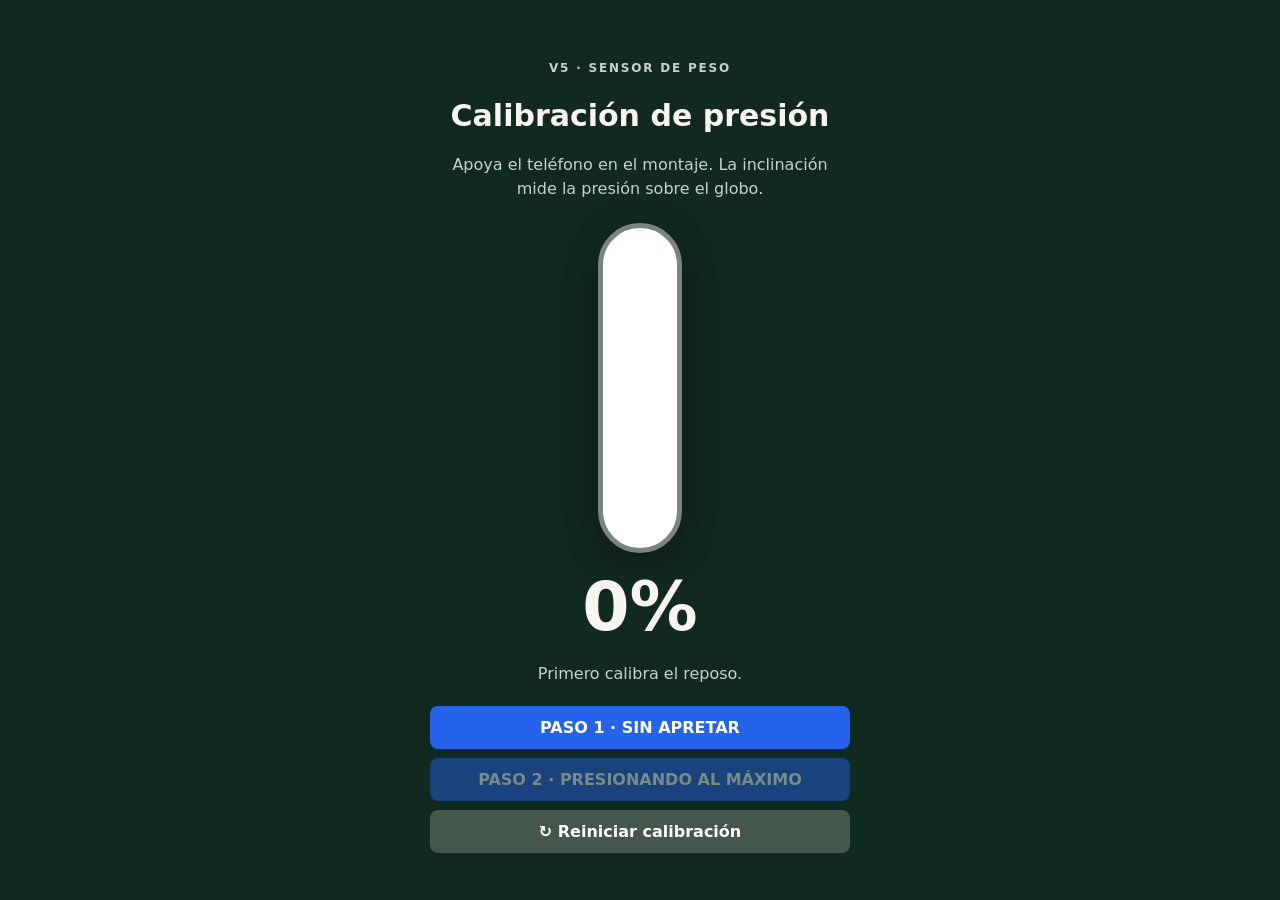
==== sensor.html @ fe51d854 "phys" ====
<!doctype html><html lang="es"><head><meta charset="utf-8"><meta name="viewport" content="width=device-width,initial-scale=1,maximum-scale=1,user-scalable=no"><meta name="theme-color" content="#102a22"><title>Sensor de peso</title><link rel="stylesheet" href="styles.css?v=8"></head><body class="sensor-page"><main><p class="sensor-kicker">V5 · SENSOR DE PESO</p><h1>Calibración de presión</h1><p id="sensor-state">Apoya el teléfono en el montaje. La inclinación mide la presión sobre el globo.</p><div class="sensor-meter"><span id="sensor-bar"></span></div><strong id="sensor-value">0%</strong><p id="sensor-calibration">Primero calibra el reposo.</p><div class="sensor-actions"><button id="calibrate-rest" type="button">PASO 1 · SIN APRETAR</button><button id="calibrate-max" type="button" disabled>PASO 2 · PRESIONANDO AL MÁXIMO</button><button id="calibrate-reset" type="button">↻ Reiniciar calibración</button></div></main><script src="https://app.protobject.com/framework/p.js"></script><script src="sensor.js?v=2"></script><script src="config.js?v=1"></script></body></html>
---- styles.css ----
/* ===== Tema claro (por defecto) ===== */
:root,
html[data-theme="light"] {
  --bg: #f4f6fa;
  --panel: rgba(255, 255, 255, 0.86);
  --panel-solid: #ffffff;
  --border: #d5dae2;
  --accent: #d98200;
  --accent-2: #2563eb;
  --text: #1a2230;
  --muted: #5b6472;
  --shadow: 0 8px 28px rgba(20, 30, 50, 0.18);
  --panel-fade-strong: rgba(244, 246, 250, 0.92);
  --panel-fade-soft: rgba(244, 246, 250, 0.55);
}

/* ===== Tema oscuro ===== */
html[data-theme="dark"] {
  --bg: #0d1117;
  --panel: rgba(22, 27, 34, 0.82);
  --panel-solid: #161b22;
  --border: #30363d;
  --accent: #f2a900;
  --accent-2: #58a6ff;
  --text: #e6edf3;
  --muted: #8b949e;
  --shadow: 0 8px 28px rgba(0, 0, 0, 0.55);
  --panel-fade-strong: rgba(13, 17, 23, 0.92);
  --panel-fade-soft: rgba(13, 17, 23, 0.55);
}

* { box-sizing: border-box; }

html { height: 100%; scroll-behavior: smooth; }
body {
  margin: 0;
  min-height: 100%;
  font-family: "Segoe UI", system-ui, -apple-system, sans-serif;
  background: var(--bg);
  color: var(--text);
  display: flex;
  flex-direction: column;
  transition: background 0.25s ease, color 0.25s ease;
}

.version-nav {
  position: sticky;
  top: 0;
  z-index: 30;
  display: flex;
  align-items: center;
  justify-content: center;
  gap: 14px;
  padding: 8px 16px;
  color: var(--text);
  background: var(--panel-solid);
  border-bottom: 1px solid var(--border);
  box-shadow: 0 3px 12px rgba(20, 30, 50, 0.1);
}
.version-nav-label { color: var(--muted); font-size: 12px; font-weight: 700; }
.version-tabs { display: flex; gap: 5px; }
.version-tab {
  min-width: 48px;
  padding: 7px 12px;
  border: 1px solid var(--border);
  border-radius: 8px;
  color: var(--text);
  background: var(--bg);
  font: inherit;
  font-size: 13px;
  font-weight: 700;
  cursor: pointer;
}
.version-tab[aria-pressed="true"] { color: #fff; background: var(--accent-2); border-color: var(--accent-2); }
.version-tab:focus-visible { outline: 3px solid var(--accent); outline-offset: 2px; }
.v5-view[hidden] { display: none !important; }
.v5-view { min-height: calc(100vh - 48px); padding: clamp(18px,4vw,50px); scroll-margin-top:64px; background: radial-gradient(ellipse at 50% 70%,#263b35,#111c19 74%); color: #f7f5ed; }
.v5-header { max-width: 1120px; margin: 0 auto; padding:0; display:flex; justify-content:space-between; align-items:center; gap:20px; border:0; background:transparent; color:#f7f5ed; }
.v5-header>div>p:first-child,.sensor-kicker { color:#e9ad42; letter-spacing:.15em; font-size:12px; font-weight:800; }
.v5-header h1 { margin:8px 0; color:#fff; font-size:clamp(26px,4vw,44px); letter-spacing:-.025em; text-shadow:0 3px 18px #0007; }
.v5-header h1 .v5-title-accent { color:#f3bd59; }
.v5-header .v5-header-sub { margin:0; color:#c1cbc5; font-size:16px; line-height:1.5; }
.v5-header button,.v5-controls button { border:0; border-radius:9px; padding:13px 18px; font:inherit; font-weight:700; cursor:pointer; color:#18251f; background:#efb74e; }
.v5-controls { max-width:1120px; margin:26px auto 15px; display:flex; flex-wrap:wrap; align-items:center; gap:12px; color:#d9dfdb; }
.v5-controls select { padding:10px; max-width:min(440px,90vw); border-radius:8px; border:1px solid #64736b; background:#1d2b25; color:white; font:inherit; }
#v5-phone-status { margin-left:auto; color:#96d9ad; }
.v5-controls #v5-reset { background:#35483e; color:#fff; padding:10px 14px; }
.v5-arena { position:relative; overflow:hidden; max-width:1120px; min-height:490px; margin:auto; padding:34px 20px 26px; text-align:center; border:1px solid #52645b; border-radius:26px; background:linear-gradient(180deg,rgba(255,255,255,.06),rgba(0,0,0,.16)); box-shadow:0 22px 65px #0007; }
.v5-arena h2 { margin:0 0 6px; font-size:clamp(22px,3vw,34px); }
.v5-arena>p { margin:0 0 20px; color:#becac2; }
.v5-seats { width:min(690px,90%); height:245px; margin:0 auto 9px; display:grid; grid-template-columns:repeat(18,1fr); grid-template-rows:repeat(10,1fr); gap:6px 8px; padding:14px 20px; border:14px solid #59665e; border-bottom-width:25px; border-radius:48% 48% 25% 25% / 38% 38% 18% 18%; background:radial-gradient(ellipse at center,#164c32 0 26%,#b2a77d 27% 29%,#1c5b3a 30% 49%,#263b32 50%); }
.v5-seats i { display:block; align-self:center; width:10px; height:9px; border-radius:4px 4px 2px 2px; background:#ffffff20; transition:background .12s,box-shadow .12s; }
.v5-seats i.occupied { background:#f3bd59; box-shadow:0 0 8px #f3bd5990; }
#v5-percent { display:block; font-size:clamp(52px,9vw,100px); line-height:1.05; }
#v5-capacity { margin:8px 0; font-size:15px; }
.v5-fill-track { height:12px; max-width:690px; margin:18px auto 0; overflow:hidden; border-radius:20px; background:#ffffff24; }
.v5-fill-track span { display:block; width:0; height:100%; background:linear-gradient(90deg,#81c784,#ffc342,#ee5849); transition:width .12s linear; }
#v5-full { margin:15px 0 0; color:#ffd06b; animation:fullPulse .8s infinite alternate; }
@keyframes fullPulse { to { transform:scale(1.04); text-shadow:0 0 25px #ffbf4d; } }
.sensor-page button { padding:12px; border:0; border-radius:8px; background:var(--accent-2); color:#fff; font:inherit; font-weight:700; cursor:pointer; }
.sensor-page button:disabled { opacity:.45; cursor:not-allowed; }
.sensor-actions { display:grid; gap:9px; margin:20px auto 0; }
.sensor-actions button:last-child { background:#43574b; }
#ProtobjectPlusButton { display:none !important; }
.sensor-page { min-height:100dvh; display:grid; place-items:center; padding:18px; background:#102a22; color:#f7f5ed; text-align:center; }
.sensor-page main { width:min(420px,100%); }.sensor-page h1 { font-size:30px; }.sensor-page p { color:#c7d2ca; line-height:1.5; }
.sensor-meter { width:84px; height:min(43vh,330px); margin:22px auto 14px; display:flex; align-items:end; overflow:hidden; border:5px solid #78857c; border-radius:50px; background:#fff; box-shadow:0 10px 35px #0005; }
.sensor-meter span { width:100%; height:0; background:linear-gradient(0deg,#71bd76,#f5d34e,#ed6253); transition:height .12s; }
#sensor-value { display:block; font-size:68px; }
@media(max-width:600px) { .v5-header { align-items:flex-start; flex-direction:column; }.v5-controls { align-items:stretch; flex-direction:column; } #v5-phone-status { margin:0; }.v5-arena { min-height:400px; padding:25px 10px; }.v5-seats { height:190px; gap:4px; padding:9px; border-width:9px; }.v5-seats i { width:7px; height:7px; } }

/* ============================================================
   PORTADA DE BIENVENIDA (hero) — estética de cancha de fútbol
   ============================================================ */
.hero {
  position: relative;
  min-height: 100vh;
  display: flex;
  flex-direction: column;
  justify-content: center;
  padding: 0 8vw;
  overflow: hidden;
  color: #f2f5f8;
  /* césped nocturno: verdes profundos con un foco de luz de estadio */
  background:
    radial-gradient(circle at 50% 18%, rgba(255,255,255,0.14), transparent 45%),
    linear-gradient(160deg, #0f3d24 0%, #0a2e1b 55%, #06321d 100%);
}

/* Líneas de cancha en SVG, como marca de agua del fondo */
.hero-pitch {
  position: absolute;
  inset: 0;
  width: 100%;
  height: 100%;
  opacity: 0.28;
  pointer-events: none;
}
.hero-pitch line,
.hero-pitch circle,
.hero-pitch rect {
  fill: none;
  stroke: rgba(255, 255, 255, 0.7);
  stroke-width: 3;
}
.hero-pitch .filled { fill: rgba(255, 255, 255, 0.7); stroke: none; }

.hero-content {
  position: relative;
  z-index: 2;
  max-width: 780px;
}

.hero-kicker {
  margin: 0 0 14px;
  font-size: 15px;
  letter-spacing: 2px;
  text-transform: uppercase;
  color: #7ee8a6;
  font-weight: 600;
}

.hero-title {
  margin: 0;
  font-size: clamp(28px, 5.5vw, 72px);
  line-height: 1.08;
  font-weight: 800;
  letter-spacing: -0.5px;
  text-shadow: 0 4px 24px rgba(0, 0, 0, 0.45);
  max-width: 820px;
}
.hero-title span { color: #f2a900; }

.hero-sub {
  margin: 22px 0 34px;
  max-width: 620px;
  font-size: clamp(15px, 2.2vw, 19px);
  line-height: 1.55;
  color: rgba(240, 245, 248, 0.82);
}

.hero-btn {
  background: #f2a900;
  color: #10261a;
  border: none;
  border-radius: 40px;
  padding: 15px 32px;
  font-size: 17px;
  font-weight: 700;
  cursor: pointer;
  box-shadow: 0 10px 30px rgba(0, 0, 0, 0.35);
  transition: transform 0.15s ease, box-shadow 0.15s ease, background 0.15s ease;
}
.hero-btn:hover {
  background: #ffbf1a;
  transform: translateY(-2px);
  box-shadow: 0 14px 36px rgba(0, 0, 0, 0.45);
}
.hero-btn:active { transform: translateY(0); }

/* Indicador de scroll animado abajo */
.hero-scroll {
  position: absolute;
  left: 50%;
  bottom: 26px;
  transform: translateX(-50%);
  width: 26px;
  height: 42px;
  border: 2px solid rgba(255, 255, 255, 0.55);
  border-radius: 14px;
  background: transparent;
  cursor: pointer;
  z-index: 2;
}
.hero-scroll span {
  position: absolute;
  left: 50%;
  top: 8px;
  width: 4px;
  height: 8px;
  margin-left: -2px;
  border-radius: 2px;
  background: rgba(255, 255, 255, 0.85);
  animation: heroScrollDot 1.5s infinite;
}
@keyframes heroScrollDot {
  0%   { opacity: 0; transform: translateY(0); }
  40%  { opacity: 1; }
  100% { opacity: 0; transform: translateY(16px); }
}

@media (prefers-reduced-motion: reduce) {
  html { scroll-behavior: auto; }
  .hero-scroll span { animation: none; }
}

@media (max-width: 520px) {
  .version-nav { gap: 8px; padding: 7px 8px; }
  .version-nav-label { font-size: 11px; }
  .version-tab { min-width: 42px; padding: 7px 9px; }
}

header {
  padding: 14px 24px;
  border-bottom: 1px solid var(--border);
  background: var(--panel-solid);
  display: flex;
  align-items: center;
  gap: 16px;
}

.header-text { flex: 1; }

header h1 {
  margin: 0;
  font-size: 21px;
  letter-spacing: 0.3px;
}

header p {
  margin: 5px 0 0;
  color: var(--muted);
  font-size: 13px;
}

.header-actions {
  display: flex;
  gap: 8px;
  align-items: center;
}

.theme-btn {
  background: transparent;
  color: var(--text);
  border: 1px solid var(--border);
  border-radius: 20px;
  padding: 8px 16px;
  cursor: pointer;
  font-size: 13px;
  white-space: nowrap;
  transition: all 0.15s ease;
}
.theme-btn:hover { border-color: var(--accent-2); color: var(--accent-2); }

/* ===== Escenario: mapa a pantalla completa con overlays ===== */
/* El bloque de la app (cabecera + mapa) ocupa una pantalla completa, de modo
   que quede justo debajo de la portada al hacer scroll. */
.app {
  min-height: 100vh;
  display: flex;
  flex-direction: column;
}

.stage {
  position: relative;
  flex: 1;
  min-height: 420px;
}

#map {
  position: absolute;
  inset: 0;
  width: 100%;
  height: 100%;
}

/* ===== Fotos de estadio superpuestas al mapa ===== */
#stadium-images {
  position: absolute;
  inset: 0;
  pointer-events: none;   /* solo las <img> reciben clicks */
  z-index: 3;
}

.stadium-pin {
  position: absolute;
  top: 0;
  left: 0;
  /* La posición la fija app.js con transform: translate(x,y) translate(-50%,-50%). */
  object-fit: contain;                 /* respeta la forma del PNG sin recortar */
  /* sombra que sigue el contorno transparente del PNG */
  filter: drop-shadow(0 2px 4px rgba(0, 0, 0, 0.5));
  cursor: pointer;
  pointer-events: auto;
  will-change: transform;
  transition: filter 0.12s ease;
}
.stadium-pin:hover {
  filter: drop-shadow(0 4px 10px rgba(0, 0, 0, 0.7)) brightness(1.08);
}

#selected-stadium-marker {
  position: absolute;
  top: 0;
  left: 0;
  width: 0;
  height: 0;
  display: none;
  z-index: 4;
  pointer-events: none;
  will-change: transform;
}

.match-announcement {
  position: absolute;
  z-index: 6;
  width: max-content;
  max-width: min(320px, calc(100vw - 32px));
  padding: 11px 15px;
  border: 1px solid var(--border);
  border-left: 4px solid var(--accent);
  border-radius: 11px;
  background: var(--panel-solid);
  color: var(--text);
  box-shadow: 0 10px 28px rgba(10, 20, 35, 0.3);
  font-size: 14px;
  font-weight: 750;
  line-height: 1.35;
  text-align: center;
  pointer-events: none;
  transform: translate(-50%, calc(-100% - 18px));
  animation: matchAnnouncementIn 0.28s ease-out both;
}
.match-announcement::before {
  content: "⚽";
  margin-right: 8px;
}
.match-announcement::after {
  position: absolute;
  bottom: -7px;
  left: 50%;
  width: 12px;
  height: 12px;
  border-right: 1px solid var(--border);
  border-bottom: 1px solid var(--border);
  background: var(--panel-solid);
  content: "";
  transform: translateX(-50%) rotate(45deg);
}
.match-announcement[data-placement="below"] {
  transform: translate(-50%, 18px);
}
.match-announcement[data-placement="below"]::after {
  top: -7px;
  bottom: auto;
  border: 0;
  border-top: 1px solid var(--border);
  border-left: 1px solid var(--border);
}
@keyframes matchAnnouncementIn {
  from { opacity: 0; }
  to { opacity: 1; }
}
@media (prefers-reduced-motion: reduce) {
  .match-announcement { animation: none; }
}

.selected-marker-ring {
  position: absolute;
  top: 0;
  left: 0;
  width: 42px;
  height: 42px;
  border: 3px solid #ffffff;
  border-radius: 50%;
  background: rgba(226, 126, 0, 0.18);
  box-shadow: 0 0 0 3px #e27e00, 0 3px 14px rgba(0, 0, 0, 0.45);
  transform: translate(-50%, -50%);
  animation: selectedMarkerPulse 1.8s ease-out infinite;
}

.selected-marker-ring::after {
  content: "";
  position: absolute;
  inset: 13px;
  border-radius: 50%;
  background: #e27e00;
  border: 2px solid #ffffff;
}

.stadium-tooltip {
  position: fixed;
  z-index: 30;
  display: flex;
  flex-direction: column;
  gap: 5px;
  width: max-content;
  max-width: min(290px, calc(100vw - 24px));
  padding: 12px 14px;
  border: 1px solid var(--border);
  border-top: 3px solid var(--accent);
  border-radius: 11px;
  background: var(--panel-solid);
  color: var(--text);
  box-shadow: 0 10px 28px rgba(0, 0, 0, 0.25);
  pointer-events: none;
}
.stadium-tooltip[hidden] { display: none; }
.stadium-tooltip-kicker {
  color: var(--accent-2);
  font-size: 9px;
  font-weight: 750;
  letter-spacing: 1px;
  text-transform: uppercase;
}
.stadium-tooltip strong { font-size: 14px; line-height: 1.25; }
.stadium-tooltip-location { color: var(--muted); font-size: 11px; line-height: 1.35; }
.stadium-tooltip-capacity { font-size: 12px; font-weight: 700; }
.stadium-tooltip-year { color: var(--muted); font-size: 10px; }

.selected-marker-label {
  position: absolute;
  top: -34px;
  left: 28px;
  max-width: 220px;
  overflow: hidden;
  padding: 6px 10px;
  border: 1px solid rgba(255, 255, 255, 0.72);
  border-radius: 7px;
  background: #172033;
  color: #ffffff;
  box-shadow: 0 3px 12px rgba(0, 0, 0, 0.3);
  font-size: 12px;
  font-weight: 700;
  line-height: 1.2;
  text-overflow: ellipsis;
  white-space: nowrap;
}

@keyframes selectedMarkerPulse {
  0%, 100% { box-shadow: 0 0 0 3px #e27e00, 0 3px 14px rgba(0, 0, 0, 0.45); }
  50% { box-shadow: 0 0 0 7px rgba(226, 126, 0, 0.55), 0 3px 18px rgba(0, 0, 0, 0.5); }
}

/* Temblor + crecimiento del marcador al sonar el crowd-cheer */
@keyframes markerShake {
  0%   { transform: translate(-50%, -50%) scale(1); }
  10%  { transform: translate(calc(-50% + 5px), calc(-50% - 4px)) scale(1.35); }
  20%  { transform: translate(calc(-50% - 5px), calc(-50% + 4px)) scale(1.5); }
  30%  { transform: translate(calc(-50% + 4px), calc(-50% - 3px)) scale(1.45); }
  40%  { transform: translate(calc(-50% - 4px), calc(-50% + 3px)) scale(1.4); }
  50%  { transform: translate(calc(-50% + 3px), calc(-50% - 2px)) scale(1.3); }
  60%  { transform: translate(calc(-50% - 3px), calc(-50% + 2px)) scale(1.2); }
  80%  { transform: translate(calc(-50% + 1px), -50%) scale(1.1); }
  100% { transform: translate(-50%, -50%) scale(1); }
}
#selected-stadium-marker.marker-shake .selected-marker-ring {
  animation: markerShake 1.2s ease-out forwards;
}

/* ===== Panel de ranking a la izquierda, altura completa, transparente ===== */
.side-panel {
  position: absolute;
  top: 18px;
  left: 18px;
  height: calc(100% - 36px);
  width: min(40%, 520px);
  min-width: 350px;
  min-height: 360px;
  max-height: calc(100% - 36px);
  resize: none;
  background: var(--panel-solid);
  border: 1px solid var(--border);
  border-radius: 16px;
  box-shadow: var(--shadow);
  padding: 18px 18px 16px;
  display: flex;
  flex-direction: column;
  z-index: 5;
  pointer-events: auto;
  overflow: hidden;
  transition: width 0.4s ease, height 0.4s ease, top 0.4s ease, left 0.4s ease;
}

/* ===== Estado: mapa OCULTO — el panel ocupa todo el stage ===== */
.stage.map-hidden #map,
.stage.map-hidden #stadium-images,
.stage.map-hidden #selected-stadium-marker,
.stage.map-hidden .map-guide,
.stage.map-hidden #now-playing {
  visibility: hidden;
  pointer-events: none;
}

/* En modo mapa-oculto el panel no flota: es el contenido principal */
.stage.map-hidden .side-panel {
  position: relative;
  top: auto;
  left: auto;
  width: calc(100% - 36px);
  max-width: none;
  min-width: 0;
  height: calc(100% - 36px);
  min-height: 360px;
  max-height: none;
  margin: 18px auto;
  border-radius: 16px;
  padding: clamp(18px, 2vw, 30px);
  box-shadow: 0 18px 55px rgba(28, 44, 75, 0.1);
  border: 1px solid var(--border);
  background: linear-gradient(145deg, var(--panel-solid), var(--bg));
}

html[data-version="v3"] .stage.map-hidden .side-panel {
  width: calc(100% - 148px);
  margin: 18px 130px 18px 18px;
}

.stage.map-hidden .panel-content {
  scrollbar-color: var(--border) transparent;
  scrollbar-width: thin;
}

.stage.map-hidden .panel-head {
  padding: 0 2px 16px;
  align-items: center;
}
.stage.map-hidden .panel-tools { display: none; }
html[data-version="v4"] .stage.map-hidden .panel-tools { display: flex; }

.stage.map-hidden .panel-kicker,
.stage.map-hidden .section-label {
  font-size: 11px;
  letter-spacing: 1.4px;
}

.stage.map-hidden .side-panel h2 {
  font-size: clamp(25px, 2.4vw, 34px);
  letter-spacing: -0.8px;
}

.stage.map-hidden .panel-intro {
  max-width: 680px;
  font-size: 14px;
}

.stage.map-hidden .controls {
  display: grid;
  grid-template-columns: repeat(2, minmax(0, 1fr));
  align-items: end;
  gap: 12px 18px;
  margin: 14px 0 16px;
  padding: 16px;
  border-radius: 15px;
  background: var(--bg);
}

.stage.map-hidden .controls > .section-label,
.stage.map-hidden .filter-row--range,
.stage.map-hidden .filter-foot {
  grid-column: 1 / -1;
}

.stage.map-hidden .filter-row {
  gap: 8px;
}

.stage.map-hidden .filter-row label {
  font-size: 13px;
}

.stage.map-hidden .filter-select {
  min-height: 46px;
  border-radius: 10px;
  padding: 10px 13px;
}
.stage.map-hidden .filter-select:focus-visible,
.stage.map-hidden .filter-reset:focus-visible,
.stage.map-hidden .btn-show-map:focus-visible {
  outline: 3px solid var(--accent-2);
  outline-offset: 2px;
}

.stage.map-hidden .filter-hint {
  font-size: 11px;
}

.stage.map-hidden .filter-summary {
  font-size: 13px;
}

.stage.map-hidden .filter-reset {
  border-radius: 9px;
  padding: 9px 14px;
}

.stage.map-hidden .chart-heading {
  display: flex;
  align-items: baseline;
  justify-content: space-between;
  gap: 12px;
  padding: 0 2px 5px;
}

.stage.map-hidden .chart-heading h3 {
  font-size: 21px;
  letter-spacing: -0.3px;
}

.stage.map-hidden .chart-heading p {
  font-size: 12px;
  text-align: right;
}

.stage.map-hidden #bar {
  min-height: 320px;
}

.stage.map-hidden .btn-show-map {
  border-radius: 12px;
  padding: 12px 20px;
  box-shadow: 0 8px 18px rgba(217, 130, 0, 0.2);
}

/* Botón para revelar el mapa (visible solo cuando el mapa está oculto) */
.btn-show-map {
  display: none;
  width: 100%;
  margin-top: 16px;
  padding: 13px 20px;
  background: var(--accent);
  color: #fff;
  border: none;
  border-radius: 10px;
  font-size: 14px;
  font-weight: 700;
  cursor: pointer;
  transition: background 0.15s ease, transform 0.1s ease;
}
.btn-show-map:hover { background: var(--accent-2); transform: translateY(-1px); }
.stage.map-hidden .btn-show-map { display: block; }

.panel-content {
  display: flex;
  flex: 1 1 auto;
  flex-direction: column;
  min-width: 0;
  min-height: 0;
  overflow: auto;
}

.panel-head {
  display: flex;
  align-items: center;
  justify-content: space-between;
  padding-bottom: 13px;
  border-bottom: 1px solid var(--border);
  gap: 10px;
  flex: 0 0 auto;
}

.panel-tools { display: flex; flex: 0 0 auto; align-items: center; gap: 7px; }
.panel-fullscreen {
  display: none;
  width: 34px; height: 34px; border: 1px solid var(--border); border-radius: 9px;
  background: var(--bg); color: var(--muted); font-size: 21px; line-height: 1; cursor: pointer;
}
html[data-version="v4"] .panel-fullscreen { display: inline-block; }
.panel-fullscreen:hover { color: var(--accent-2); border-color: var(--accent-2); }
#ranking-panel.is-fullscreen {
  position: fixed; inset: 0; z-index: 1000; width: 100vw; height: 100dvh; max-height: none;
  min-width: 0; min-height: 0; margin: 0; border-radius: 0; padding: clamp(16px, 3vw, 36px);
  background: var(--panel-solid); transition: none;
}
#ranking-panel.is-fullscreen .panel-content { width: 100%; height: 100%; }
#ranking-panel.is-fullscreen #bar { flex: 1 1 auto; min-height: 260px; height: auto !important; }
#ranking-panel.is-fullscreen .panel-resize-edge { display: none; }
.panel-drag {
  flex: 0 0 auto;
  width: 34px;
  height: 34px;
  border: 1px solid var(--border);
  border-radius: 9px;
  background: var(--bg);
  color: var(--muted);
  font-size: 19px;
  line-height: 1;
  cursor: grab;
  touch-action: none;
}
.panel-drag:hover { color: var(--accent-2); border-color: var(--accent-2); }
.panel-drag:active { cursor: grabbing; }

.panel-resize-edge {
  position: absolute;
  z-index: 8;
  touch-action: none;
}
.panel-resize-edge::after {
  content: "";
  position: absolute;
  border-radius: 4px;
  background: var(--accent-2);
  opacity: 0;
  transition: opacity 0.15s ease;
}
.panel-resize-edge:hover::after,
.panel-resize-edge:focus-visible::after,
.side-panel:has(.panel-resize-edge:hover) .panel-resize-edge::after { opacity: 0.75; }
.panel-resize-edge--left,
.panel-resize-edge--right {
  top: 16px;
  bottom: 16px;
  width: 10px;
  cursor: ew-resize;
}
.panel-resize-edge--left { left: 0; }
.panel-resize-edge--right { right: 0; }
.panel-resize-edge--left::after,
.panel-resize-edge--right::after { top: 35%; bottom: 35%; left: 3px; width: 3px; }
.panel-resize-edge--top,
.panel-resize-edge--bottom {
  left: 16px;
  right: 16px;
  height: 10px;
  cursor: ns-resize;
}
.panel-resize-edge--top { top: 0; }
.panel-resize-edge--bottom { bottom: 0; }
.panel-resize-edge--top::after,
.panel-resize-edge--bottom::after { top: 3px; left: 42%; right: 42%; height: 3px; }

.panel-kicker,
.section-label {
  margin: 0 0 4px;
  color: var(--accent-2);
  font-size: 10px;
  font-weight: 750;
  letter-spacing: 1.2px;
  text-transform: uppercase;
}

.side-panel h2 {
  margin: 0;
  font-size: 21px;
  letter-spacing: -0.4px;
  color: var(--text);
}

.panel-intro {
  margin: 5px 0 0;
  max-width: 370px;
  color: var(--muted);
  font-size: 12px;
  line-height: 1.45;
}

.controls {
  display: flex;
  flex-direction: column;
  gap: 13px;
  margin: 15px 0 14px;
  padding: 15px;
  background: var(--bg);
  border: 1px solid var(--border);
  border-radius: 12px;
  flex: 0 0 auto;
}

.section-label { margin-bottom: 0; }

.filter-row {
  display: flex;
  flex-direction: column;
  gap: 6px;
}

.filter-row label {
  font-size: 12px;
  color: var(--text);
  font-weight: 650;
}

.filter-select {
  background: var(--panel-solid);
  color: var(--text);
  border: 1px solid var(--border);
  border-radius: 6px;
  padding: 10px 11px;
  font-size: 14px;
  cursor: pointer;
  transition: border-color 0.15s ease;
}
.filter-select:hover { border-color: var(--accent-2); }
.filter-select:focus { outline: none; border-color: var(--accent); }

/* Slider de capacidad mínima */
.filter-row--range { gap: 7px; }

.v3-only { display: none !important; }
html[data-version="v4"] .ranking-hint { display: none; }
html[data-version="v3"] .v2-only { display: none !important; }
html[data-version="v3"] .filter-row.v3-only { display: flex !important; }
html[data-version="v3"] p.v3-only,
html[data-version="v3"] .map-guide.v3-only,
html[data-version="v3"] .guided-tour-reopen.v3-only { display: block !important; }
html[data-version="v3"] .guided-tour.v3-only:not([hidden]) { display: grid !important; }
.guided-tour[hidden] { display: none !important; }
.guided-tour-reopen { margin: 10px 0 0 auto; padding: 10px 16px; border: 0; border-radius: 9px; background: var(--accent); color: #fff; font-weight: 700; cursor: pointer; }
.guided-tour-reopen:hover { background: var(--accent-2); }

.capacity-range-controls { display: grid; grid-template-columns: 1fr auto; align-items: center; gap: 5px 12px; }
.capacity-range-controls label { display: flex; justify-content: space-between; gap: 8px; color: var(--muted); font-size: 11px; }
.capacity-range-controls .filter-range { grid-column: 1 / -1; }

html[data-version="v3"] .capacity-legend.v3-only { display: flex !important; }
html[data-version="v4"] .v2-only { display: none !important; }
html[data-version="v4"] .filter-row.v4-only { display: flex !important; }
html[data-version="v4"] p.v3-only,
html[data-version="v4"] .map-guide.v3-only,
html[data-version="v4"] .guided-tour-reopen.v3-only { display: block !important; }
html[data-version="v4"] .guided-tour.v3-only:not([hidden]) { display: grid !important; }
html[data-version="v4"] .capacity-legend.v3-only { display: flex !important; }
.v4-only { display: none !important; }
.capacity-number-controls { display: grid; grid-template-columns: auto 1fr; align-items: center; gap: 7px 10px; }
.capacity-number-controls input { min-width: 0; width: 100%; padding: 8px 9px; border: 1px solid var(--border); border-radius: 8px; background: var(--panel); color: var(--text); }
.capacity-legend {
  position: absolute;
  top: 50%;
  right: 14px;
  z-index: 6;
  display: flex;
  width: 92px;
  height: min(72%, 540px);
  min-height: 240px;
  flex-direction: column;
  align-items: center;
  justify-content: center;
  gap: 9px;
  padding: 16px 8px;
  transform: translateY(-50%);
  border: 1px solid var(--border);
  border-radius: 14px;
  background: var(--panel);
  box-shadow: var(--shadow);
  color: var(--text);
  text-align: center;
  pointer-events: none;
}
.capacity-legend-label { font-size: 12px; font-weight: 700; }
.capacity-legend-gradient { flex: 1 1 auto; width: 24px; min-height: 120px; max-height: 360px; border-radius: 999px; background: linear-gradient(to top, #2b6cb0 0%, #f2a900 50%, #e53e3e 100%); box-shadow: inset 0 0 0 1px rgba(20, 30, 45, 0.16); }
.capacity-legend-caption { font-size: 11px; line-height: 1.2; font-weight: 650; }

.filter-range {
  width: 100%;
  accent-color: var(--accent);
  cursor: pointer;
}

.filter-range-value {
  font-size: 12px;
  font-weight: 600;
  color: var(--accent-2);
}

.filter-hint {
  color: var(--muted);
  font-size: 10px;
  line-height: 1.3;
}

/* Pie del panel: resumen + limpiar */
.filter-foot {
  display: flex;
  align-items: center;
  justify-content: space-between;
  gap: 8px;
  margin-top: 2px;
}

.filter-summary {
  font-size: 11px;
  color: var(--text);
  font-weight: 650;
}

.filter-reset {
  background: transparent;
  color: var(--text);
  border: 1px solid var(--border);
  border-radius: 6px;
  padding: 6px 12px;
  font-size: 12px;
  cursor: pointer;
  transition: all 0.15s ease;
}
.filter-reset:hover { border-color: var(--accent-2); color: var(--accent-2); }

button.toggle {
  background: transparent;
  color: var(--text);
  border: 1px solid var(--border);
  border-radius: 6px;
  padding: 7px 13px;
  cursor: pointer;
  font-size: 13px;
  transition: all 0.15s ease;
}
button.toggle:hover { border-color: var(--accent-2); }
button.toggle.active {
  background: var(--accent);
  color: #fff;
  border-color: var(--accent);
  font-weight: 600;
}

#bar {
  flex: 1 1 240px;
  min-height: 220px;
  width: 100%;
}

.chart-heading {
  padding: 1px 2px 4px;
  flex: 0 0 auto;
}

.chart-heading h3 {
  margin: 0;
  font-size: 14px;
  letter-spacing: 0.1px;
}

.chart-heading p {
  margin: 3px 0 0;
  color: var(--muted);
  font-size: 10px;
  line-height: 1.35;
}

.map-guide {
  position: absolute;
  right: 18px;
  top: 18px;
  max-width: 330px;
  padding: 10px 13px;
  border: 1px solid var(--border);
  border-radius: 10px;
  background: var(--panel);
  color: var(--text);
  box-shadow: var(--shadow);
  backdrop-filter: blur(8px);
  -webkit-backdrop-filter: blur(8px);
  font-size: 11px;
  line-height: 1.4;
  z-index: 4;
  pointer-events: none;
}
.map-guide strong { color: var(--accent-2); }

.guided-tour {
  position: fixed;
  inset: 0;
  z-index: 10000;
  display: grid;
  place-items: center;
  padding: 24px;
  background: rgba(10, 18, 32, 0.68);
  backdrop-filter: blur(5px);
  -webkit-backdrop-filter: blur(5px);
}
.guided-tour-card { width: min(100%, 640px); padding: clamp(30px, 5.5vw, 48px); border: 1px solid var(--border); border-radius: 22px; background: var(--panel-solid); color: var(--text); box-shadow: 0 24px 80px rgba(0, 0, 0, 0.35); }
.guided-tour-kicker { color: var(--accent-2); font-size: 14px; font-weight: 750; letter-spacing: 1.3px; text-transform: uppercase; }
.guided-tour-card h2 { margin: 13px 0; font-size: clamp(30px, 4.5vw, 40px); line-height: 1.15; }
.guided-tour-card p { margin: 0; max-width: 58ch; color: var(--muted); font-size: clamp(18px, 2vw, 20px); line-height: 1.6; }
.guided-tour-actions { display: flex; flex-wrap: wrap; gap: 12px; margin-top: 30px; }
.guided-tour button { min-height: 50px; padding: 12px 18px; border: 1px solid var(--border); border-radius: 10px; background: var(--panel); color: var(--text); cursor: pointer; font-size: 16px; font-weight: 650; }
.guided-tour button.guided-tour-primary { border-color: var(--accent); background: var(--accent); color: #fff; }
.guided-tour button.guided-tour-primary:hover { background: var(--accent-2); }
.guided-tour button:hover { border-color: var(--accent-2); color: var(--accent-2); }
.guided-tour button.guided-tour-primary:hover { color: #fff; }

/* ===== Estado del sonido (overlay inferior) ===== */
#now-playing {
  position: absolute;
  right: 16px;
  bottom: 16px;
  max-width: 46%;
  background: var(--panel);
  backdrop-filter: blur(8px);
  -webkit-backdrop-filter: blur(8px);
  border: 1px solid var(--border);
  border-radius: 10px;
  box-shadow: var(--shadow);
  padding: 8px 14px;
  font-size: 13px;
  color: var(--accent-2);
  z-index: 5;
}

/* ===== Estado del Arduino (overlay inferior izquierdo) ===== */
#arduino-status {
  position: absolute;
  left: 16px;
  bottom: 16px;
  max-width: 46%;
  background: var(--panel);
  backdrop-filter: blur(8px);
  -webkit-backdrop-filter: blur(8px);
  border: 1px solid var(--border);
  border-radius: 10px;
  box-shadow: var(--shadow);
  padding: 8px 14px;
  font-size: 13px;
  color: var(--muted);
  z-index: 5;
}
#arduino-status.error { color: #e53e3e; }

@media (max-width: 760px) {
  header { align-items: flex-start; padding: 12px 14px; }
  header h1 { font-size: 17px; }
  header p { max-width: 48ch; line-height: 1.4; }
  .header-actions { flex-wrap: wrap; justify-content: flex-end; }
  .theme-btn { padding: 7px 10px; font-size: 11px; }
  .side-panel { top: 10px; left: 10px; bottom: 74px; height: auto; width: calc(100% - 20px); min-width: 0; min-height: 0; max-width: none; max-height: none; resize: none; padding: 14px; overflow: auto; }
  html[data-version="v3"] .side-panel { right: 98px; width: calc(100% - 108px); }
  .stage.map-hidden .side-panel { width: calc(100% - 20px); height: auto; min-height: 0; margin: 10px auto; }
  html[data-version="v3"] .stage.map-hidden .side-panel { width: calc(100% - 108px); margin: 10px 98px 10px 10px; }
  .stage.map-hidden .controls { grid-template-columns: 1fr; padding: 14px; gap: 12px; }
  .stage.map-hidden .controls > .section-label,
  .stage.map-hidden .filter-row--range,
  .stage.map-hidden .filter-foot { grid-column: 1; }
  .stage.map-hidden .chart-heading { align-items: flex-start; flex-direction: column; gap: 2px; }
  .stage.map-hidden .chart-heading p { text-align: left; }
  .stage.map-hidden #bar { min-height: 320px; }
  .guided-tour { padding: 14px; }
  .guided-tour-card { padding: 28px 22px; }
  .guided-tour-actions { flex-direction: column; }
  .guided-tour-actions button { width: 100%; }
  .capacity-legend { right: 6px; width: 84px; height: 58%; min-height: 190px; padding: 12px 5px; gap: 7px; }
  .capacity-legend-label { font-size: 11px; }
  .capacity-legend-gradient { width: 21px; min-height: 100px; }
  .panel-resize-edge { display: none; }
  .controls { display: grid; grid-template-columns: 1fr 1fr; gap: 12px; padding: 12px; }
  .section-label, .filter-row--range, .filter-foot { grid-column: 1 / -1; }
  .map-guide { top: auto; right: 10px; bottom: 58px; left: 10px; max-width: none; }
  #now-playing { max-width: calc(100% - 32px); left: 16px; right: auto; bottom: 10px; }
  #arduino-status { max-width: calc(100% - 32px); bottom: 16px; }
}
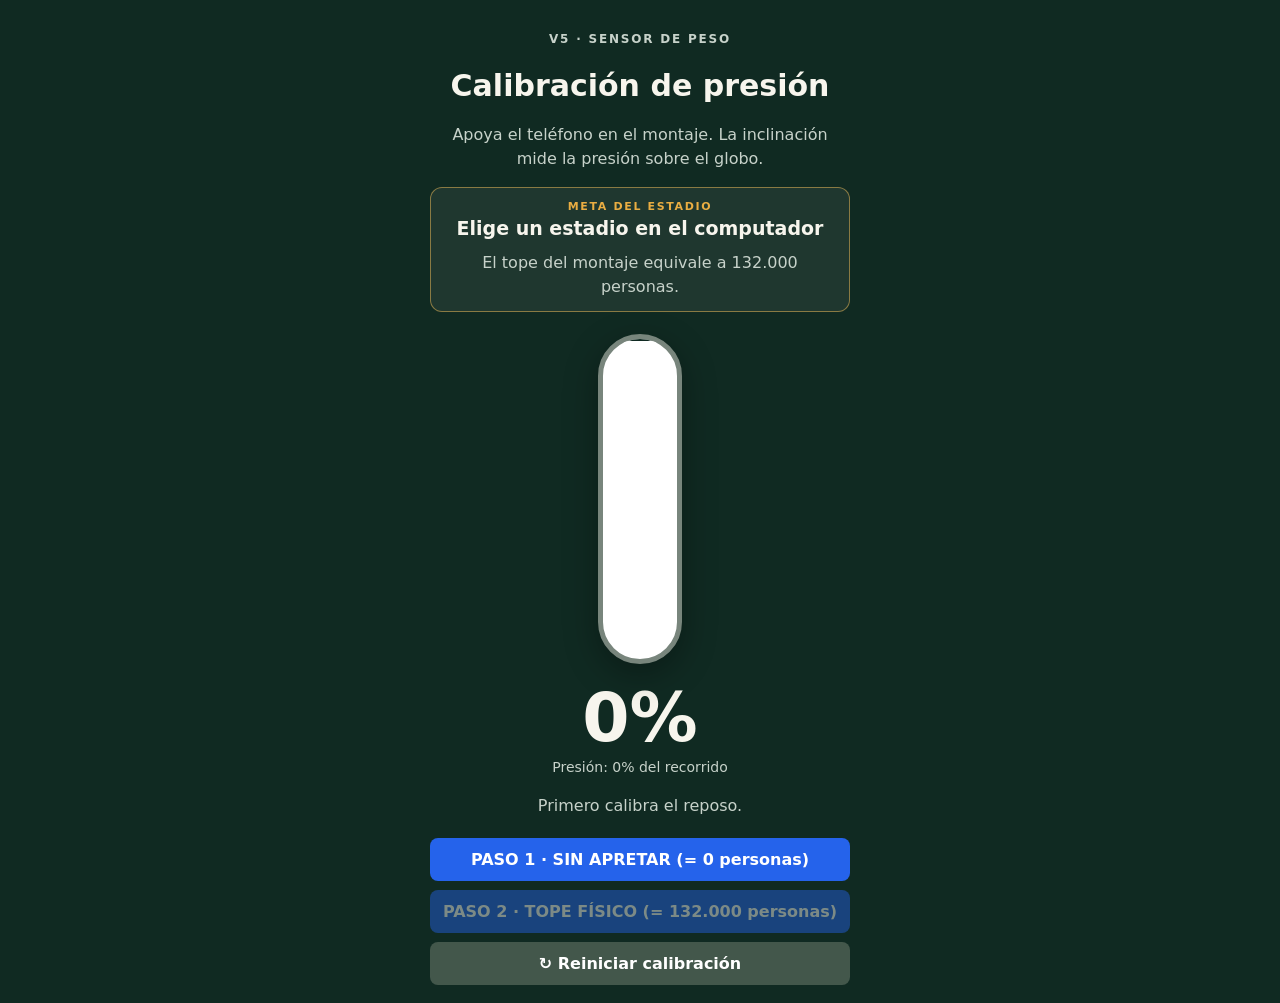
==== commit 365e49e2: "V5: presión necesaria proporcional a la capacidad del estadio El tope físico del montaje equivale al" ====
--- a/sensor.html
+++ b/sensor.html
@@ -1 +1 @@
-<!doctype html><html lang="es"><head><meta charset="utf-8"><meta name="viewport" content="width=device-width,initial-scale=1,maximum-scale=1,user-scalable=no"><meta name="theme-color" content="#102a22"><title>Sensor de peso</title><link rel="stylesheet" href="styles.css?v=8"></head><body class="sensor-page"><main><p class="sensor-kicker">V5 · SENSOR DE PESO</p><h1>Calibración de presión</h1><p id="sensor-state">Apoya el teléfono en el montaje. La inclinación mide la presión sobre el globo.</p><div class="sensor-meter"><span id="sensor-bar"></span></div><strong id="sensor-value">0%</strong><p id="sensor-calibration">Primero calibra el reposo.</p><div class="sensor-actions"><button id="calibrate-rest" type="button">PASO 1 · SIN APRETAR</button><button id="calibrate-max" type="button" disabled>PASO 2 · PRESIONANDO AL MÁXIMO</button><button id="calibrate-reset" type="button">↻ Reiniciar calibración</button></div></main><script src="https://app.protobject.com/framework/p.js"></script><script src="sensor.js?v=2"></script><script src="config.js?v=1"></script></body></html>
+<!doctype html><html lang="es"><head><meta charset="utf-8"><meta name="viewport" content="width=device-width,initial-scale=1,maximum-scale=1,user-scalable=no"><meta name="theme-color" content="#102a22"><title>Sensor de peso</title><link rel="stylesheet" href="styles.css?v=10"></head><body class="sensor-page"><main><p class="sensor-kicker">V5 · SENSOR DE PESO</p><h1>Calibración de presión</h1><p id="sensor-state">Apoya el teléfono en el montaje. La inclinación mide la presión sobre el globo.</p><section class="sensor-target-card" aria-live="polite"><span class="sensor-target-label">META DEL ESTADIO</span><strong id="target-name">Elige un estadio en el computador</strong><span id="target-capacity"></span><p id="target-goal"></p></section><div class="sensor-meter"><span id="sensor-bar"></span><i id="sensor-target" aria-hidden="true"></i></div><strong id="sensor-value">0%</strong><p id="sensor-pressure">Presión: 0% del recorrido</p><p id="sensor-calibration">Primero calibra el reposo.</p><div class="sensor-actions"><button id="calibrate-rest" type="button">PASO 1 · SIN APRETAR (= 0 personas)</button><button id="calibrate-max" type="button" disabled>PASO 2 · TOPE FÍSICO</button><button id="calibrate-reset" type="button">↻ Reiniciar calibración</button></div></main><script src="https://app.protobject.com/framework/p.js"></script><script src="sensor.js?v=4"></script><script src="config.js?v=5"></script></body></html>
--- a/styles.css
+++ b/styles.css
@@ -97,15 +97,34 @@
 .v5-fill-track span { display:block; width:0; height:100%; background:linear-gradient(90deg,#81c784,#ffc342,#ee5849); transition:width .12s linear; }
 #v5-full { margin:15px 0 0; color:#ffd06b; animation:fullPulse .8s infinite alternate; }
 @keyframes fullPulse { to { transform:scale(1.04); text-shadow:0 0 25px #ffbf4d; } }
+.v5-press { max-width:690px; margin:18px auto 0; text-align:left; }
+.v5-press-label { display:block; margin-bottom:6px; color:#d9dfdb; font-size:14px; }
+.v5-press-label b { color:#fff; }
+.v5-press-track { position:relative; height:12px; border-radius:20px; background:#ffffff24; }
+.v5-press-track span { display:block; width:0; height:100%; border-radius:20px; background:#8fb7d8; transition:width .12s linear; }
+.v5-press-track i { position:absolute; top:-6px; bottom:-6px; left:100%; width:3px; margin-left:-1px; border-radius:2px; background:#fff; box-shadow:0 0 6px #fff9; transition:left .3s; }
+#v5-goal { margin:12px 0 0; color:#c1cbc5; font-size:15px; line-height:1.5; }
+#v5-goal b { color:#f3bd59; font-size:18px; }
 .sensor-page button { padding:12px; border:0; border-radius:8px; background:var(--accent-2); color:#fff; font:inherit; font-weight:700; cursor:pointer; }
 .sensor-page button:disabled { opacity:.45; cursor:not-allowed; }
 .sensor-actions { display:grid; gap:9px; margin:20px auto 0; }
 .sensor-actions button:last-child { background:#43574b; }
 #ProtobjectPlusButton { display:none !important; }
+html[data-version="v5"] #ProtobjectPlusButton { display:block !important; position:static !important; inset:auto !important; width:auto !important; height:auto !important; margin:0 !important; padding:13px 18px !important; border:0 !important; border-radius:9px !important; color:#18251f !important; background:#efb74e !important; font:inherit !important; font-weight:700 !important; white-space:nowrap; }
+html[data-version="v5"] .dropdown-menu, html[data-version="v5"] .qr-code-container { position:fixed !important; top:64px !important; right:18px !important; left:auto !important; }
 .sensor-page { min-height:100dvh; display:grid; place-items:center; padding:18px; background:#102a22; color:#f7f5ed; text-align:center; }
 .sensor-page main { width:min(420px,100%); }.sensor-page h1 { font-size:30px; }.sensor-page p { color:#c7d2ca; line-height:1.5; }
 .sensor-meter { width:84px; height:min(43vh,330px); margin:22px auto 14px; display:flex; align-items:end; overflow:hidden; border:5px solid #78857c; border-radius:50px; background:#fff; box-shadow:0 10px 35px #0005; }
 .sensor-meter span { width:100%; height:0; background:linear-gradient(0deg,#71bd76,#f5d34e,#ed6253); transition:height .12s; }
+.sensor-meter { position:relative; }
+.sensor-meter i { position:absolute; left:0; right:0; bottom:100%; height:4px; margin-bottom:-2px; background:#102a22; box-shadow:0 0 0 2px #fff; transition:bottom .3s; }
+.sensor-target-card { display:grid; gap:4px; margin:14px 0 0; padding:12px 14px; border:1px solid #f3bd5980; border-radius:12px; background:#ffffff10; }
+.sensor-target-label { color:#e9ad42; font-size:11px; font-weight:800; letter-spacing:.15em; }
+.sensor-target-card strong { font-size:19px; }
+.sensor-target-card #target-capacity { color:#c7d2ca; font-size:14px; }
+.sensor-target-card p { margin:4px 0 0; }
+.sensor-target-card b { color:#f3bd59; font-size:20px; }
+#sensor-pressure { margin:0; font-size:14px; }
 #sensor-value { display:block; font-size:68px; }
 @media(max-width:600px) { .v5-header { align-items:flex-start; flex-direction:column; }.v5-controls { align-items:stretch; flex-direction:column; } #v5-phone-status { margin:0; }.v5-arena { min-height:400px; padding:25px 10px; }.v5-seats { height:190px; gap:4px; padding:9px; border-width:9px; }.v5-seats i { width:7px; height:7px; } }
 
@@ -852,6 +871,8 @@
 html[data-version="v4"] .guided-tour.v3-only:not([hidden]) { display: grid !important; }
 html[data-version="v4"] .capacity-legend.v3-only { display: flex !important; }
 .v4-only { display: none !important; }
+html[data-version="v5"] .v2-only { display: none !important; }
+html[data-version="v5"] .filter-row.v3-only { display: flex !important; }
 .capacity-number-controls { display: grid; grid-template-columns: auto 1fr; align-items: center; gap: 7px 10px; }
 .capacity-number-controls input { min-width: 0; width: 100%; padding: 8px 9px; border: 1px solid var(--border); border-radius: 8px; background: var(--panel); color: var(--text); }
 .capacity-legend {
